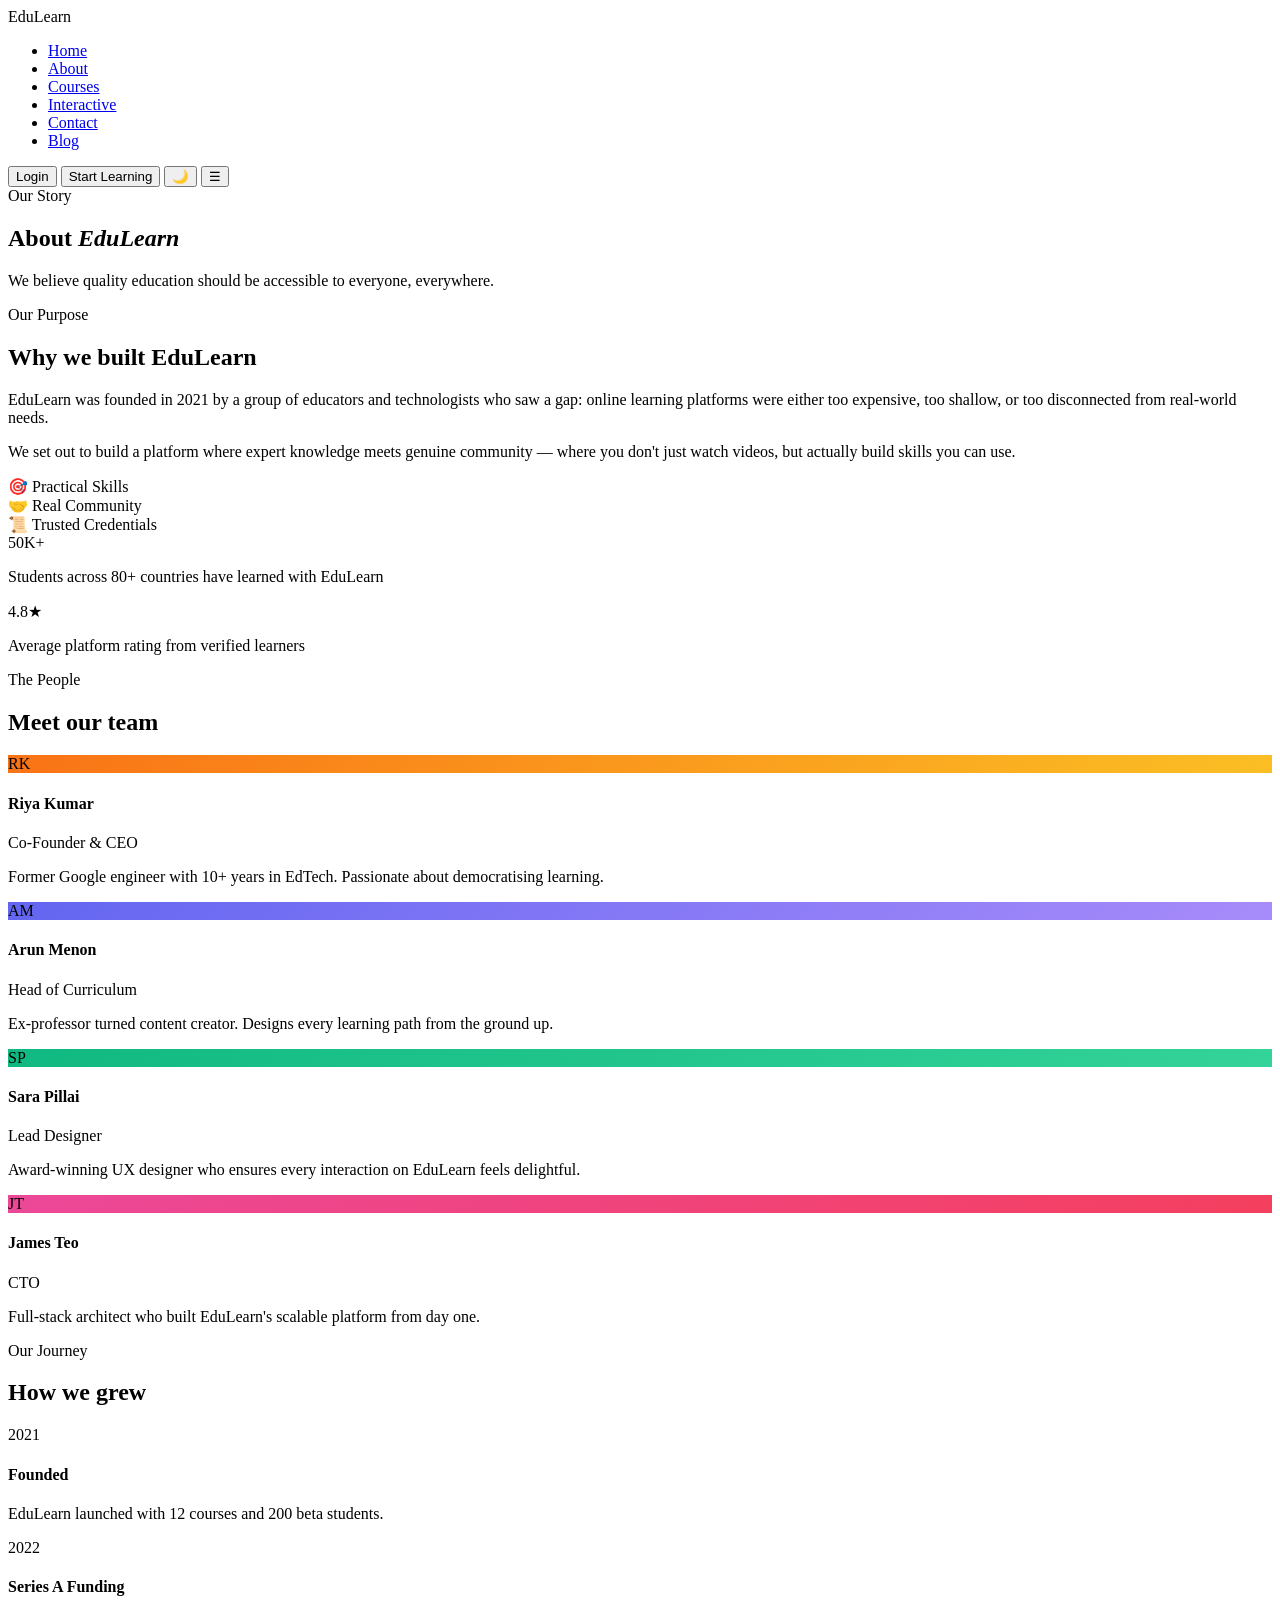
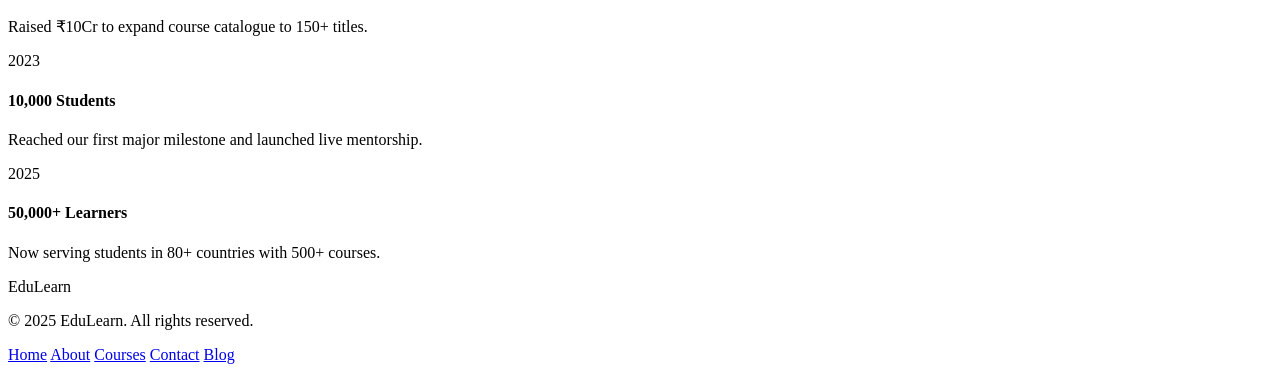
==== about.html @ 2fab896e "Initial commit - EduLearn website" ====
<!DOCTYPE html>
<html lang="en">
<head>
  <meta charset="UTF-8" />
  <meta name="viewport" content="width=device-width, initial-scale=1.0"/>
  <title>About – EduLearn</title>
  <link rel="stylesheet" href="css/style.css" />
  <link href="https://fonts.googleapis.com/css2?family=Playfair+Display:wght@700;900&family=DM+Sans:wght@300;400;500;600&display=swap" rel="stylesheet"/>
</head>
<body>

<nav class="navbar" id="navbar">
  <div class="nav-brand">Edu<span>Learn</span></div>
  <ul class="nav-links" id="navLinks">
    <li><a href="index.html">Home</a></li>
    <li><a href="about.html" class="active">About</a></li>
    <li><a href="showcase.html">Courses</a></li>
    <li><a href="interactive.html">Interactive</a></li>
    <li><a href="contact.html">Contact</a></li>
    <li><a href="blog.html">Blog</a></li>
  </ul>
  <div class="nav-actions">
    <button class="btn-ghost" onclick="window.location='interactive.html'">Login</button>
    <button class="btn-primary" onclick="window.location='courses.html'">Start Learning</button>
    <button class="dark-toggle" id="darkToggle" title="Toggle dark mode">🌙</button>
    <button class="hamburger" id="hamburger">☰</button>
  </div>
</nav>

<!-- PAGE HERO -->
<section class="page-hero">
  <div class="page-hero-content">
    <span class="hero-badge">Our Story</span>
    <h1>About <em>EduLearn</em></h1>
    <p>We believe quality education should be accessible to everyone, everywhere.</p>
  </div>
</section>

<!-- MISSION -->
<section class="about-mission">
  <div class="mission-text">
    <div class="section-label">Our Purpose</div>
    <h2 class="section-title">Why we built EduLearn</h2>
    <p>EduLearn was founded in 2021 by a group of educators and technologists who saw a gap: online learning platforms were either too expensive, too shallow, or too disconnected from real-world needs.</p>
    <p>We set out to build a platform where expert knowledge meets genuine community — where you don't just watch videos, but actually build skills you can use.</p>
    <div class="mission-pillars">
      <div class="pillar"><span>🎯</span> Practical Skills</div>
      <div class="pillar"><span>🤝</span> Real Community</div>
      <div class="pillar"><span>📜</span> Trusted Credentials</div>
    </div>
  </div>
  <div class="mission-visual">
    <div class="big-number">50<span>K+</span></div>
    <p>Students across 80+ countries have learned with EduLearn</p>
    <div class="big-number">4.8<span>★</span></div>
    <p>Average platform rating from verified learners</p>
  </div>
</section>

<!-- TEAM -->
<section class="team-section">
  <div class="section-label">The People</div>
  <h2 class="section-title">Meet our team</h2>
  <div class="team-grid">
    <div class="team-card">
      <div class="team-avatar" style="background:linear-gradient(135deg,#f97316,#fbbf24)">RK</div>
      <h4>Riya Kumar</h4>
      <p class="team-role">Co-Founder & CEO</p>
      <p>Former Google engineer with 10+ years in EdTech. Passionate about democratising learning.</p>
    </div>
    <div class="team-card">
      <div class="team-avatar" style="background:linear-gradient(135deg,#6366f1,#a78bfa)">AM</div>
      <h4>Arun Menon</h4>
      <p class="team-role">Head of Curriculum</p>
      <p>Ex-professor turned content creator. Designs every learning path from the ground up.</p>
    </div>
    <div class="team-card">
      <div class="team-avatar" style="background:linear-gradient(135deg,#10b981,#34d399)">SP</div>
      <h4>Sara Pillai</h4>
      <p class="team-role">Lead Designer</p>
      <p>Award-winning UX designer who ensures every interaction on EduLearn feels delightful.</p>
    </div>
    <div class="team-card">
      <div class="team-avatar" style="background:linear-gradient(135deg,#ec4899,#f43f5e)">JT</div>
      <h4>James Teo</h4>
      <p class="team-role">CTO</p>
      <p>Full-stack architect who built EduLearn's scalable platform from day one.</p>
    </div>
  </div>
</section>

<!-- TIMELINE -->
<section class="timeline-section">
  <div class="section-label">Our Journey</div>
  <h2 class="section-title">How we grew</h2>
  <div class="timeline">
    <div class="tl-item">
      <div class="tl-dot"></div>
      <div class="tl-content">
        <span class="tl-year">2021</span>
        <h4>Founded</h4>
        <p>EduLearn launched with 12 courses and 200 beta students.</p>
      </div>
    </div>
    <div class="tl-item">
      <div class="tl-dot"></div>
      <div class="tl-content">
        <span class="tl-year">2022</span>
        <h4>Series A Funding</h4>
        <p>Raised ₹10Cr to expand course catalogue to 150+ titles.</p>
      </div>
    </div>
    <div class="tl-item">
      <div class="tl-dot"></div>
      <div class="tl-content">
        <span class="tl-year">2023</span>
        <h4>10,000 Students</h4>
        <p>Reached our first major milestone and launched live mentorship.</p>
      </div>
    </div>
    <div class="tl-item">
      <div class="tl-dot"></div>
      <div class="tl-content">
        <span class="tl-year">2025</span>
        <h4>50,000+ Learners</h4>
        <p>Now serving students in 80+ countries with 500+ courses.</p>
      </div>
    </div>
  </div>
</section>

<footer class="footer">
  <div class="footer-brand">Edu<span>Learn</span></div>
  <p>© 2025 EduLearn. All rights reserved.</p>
  <div class="footer-links">
    <a href="index.html">Home</a>
    <a href="about.html">About</a>
    <a href="showcase.html">Courses</a>
    <a href="contact.html">Contact</a>
    <a href="blog.html">Blog</a>
  </div>
</footer>

<script src="js/script.js"></script>
</body>
</html>
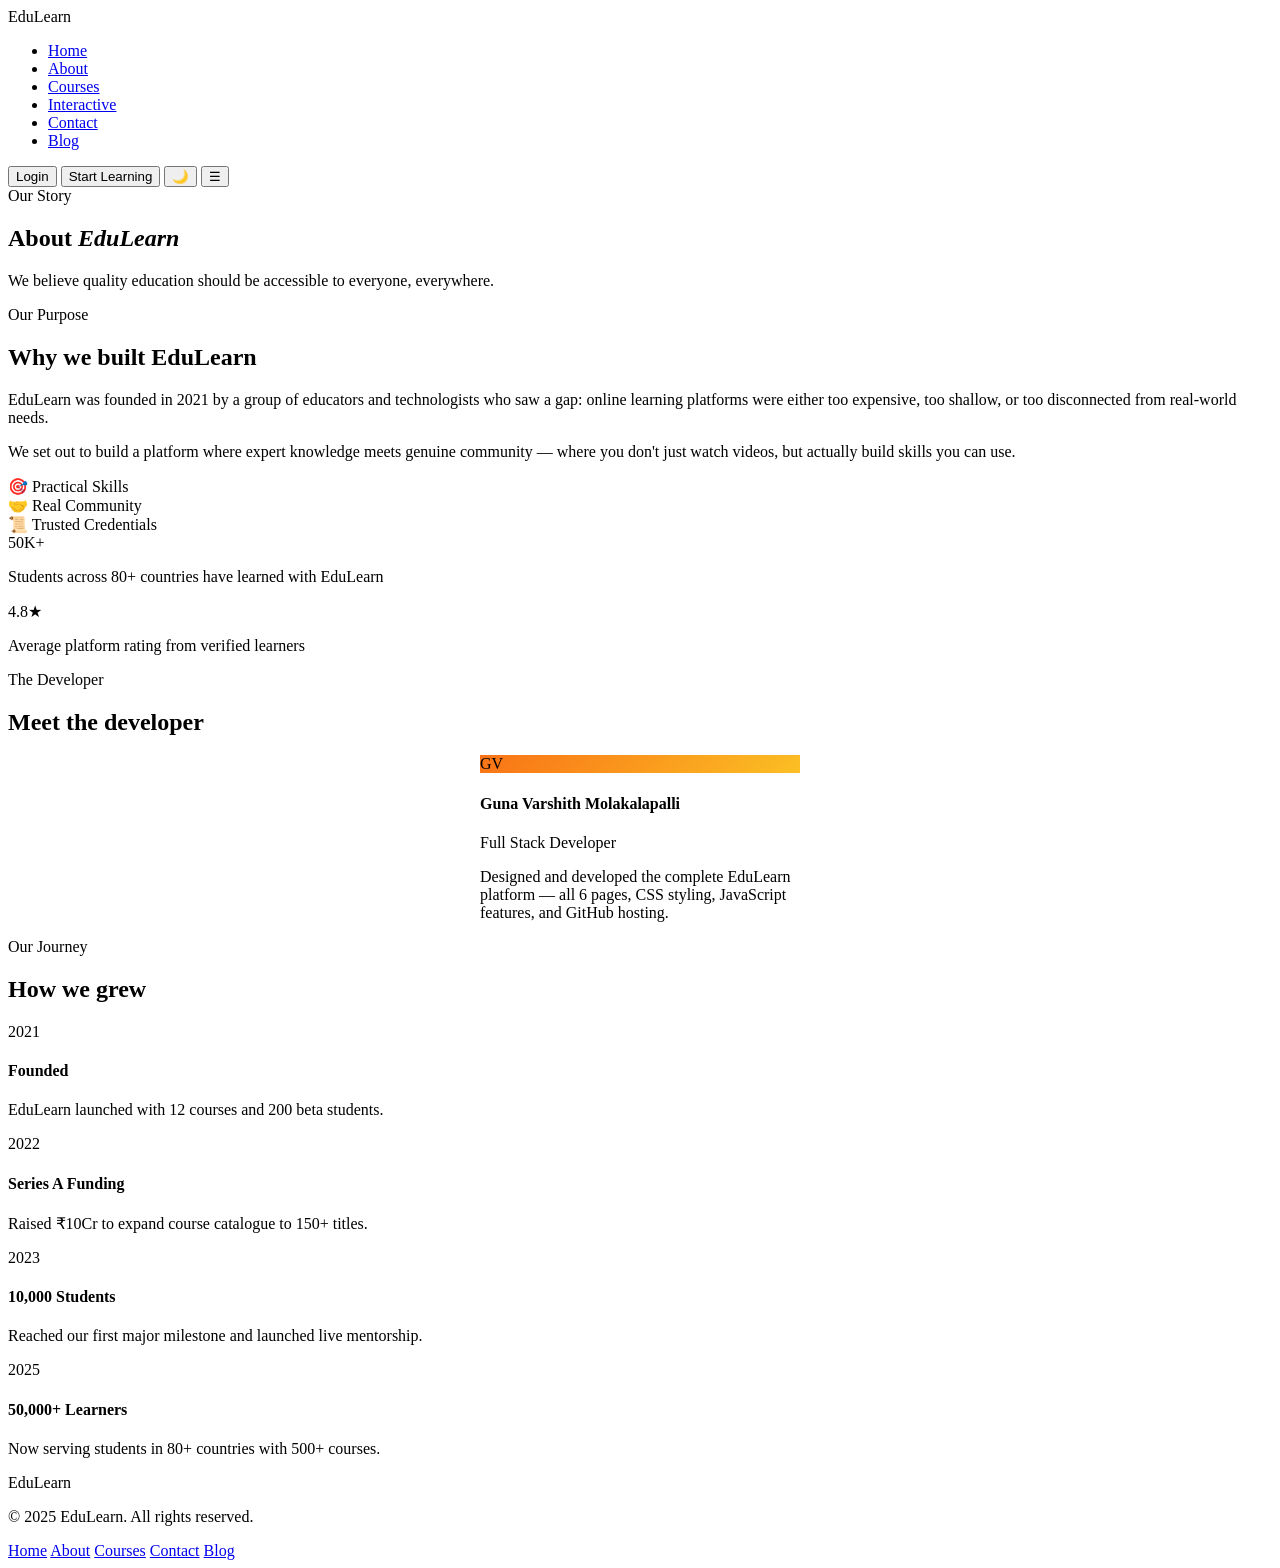
==== commit 64586c1b: "Add files via upload" ====
--- a/about.html
+++ b/about.html
@@ -59,32 +59,14 @@
 
 <!-- TEAM -->
 <section class="team-section">
-  <div class="section-label">The People</div>
-  <h2 class="section-title">Meet our team</h2>
-  <div class="team-grid">
+  <div class="section-label">The Developer</div>
+  <h2 class="section-title">Meet the developer</h2>
+  <div class="team-grid" style="max-width:320px;margin:0 auto;">
     <div class="team-card">
-      <div class="team-avatar" style="background:linear-gradient(135deg,#f97316,#fbbf24)">RK</div>
-      <h4>Riya Kumar</h4>
-      <p class="team-role">Co-Founder & CEO</p>
-      <p>Former Google engineer with 10+ years in EdTech. Passionate about democratising learning.</p>
-    </div>
-    <div class="team-card">
-      <div class="team-avatar" style="background:linear-gradient(135deg,#6366f1,#a78bfa)">AM</div>
-      <h4>Arun Menon</h4>
-      <p class="team-role">Head of Curriculum</p>
-      <p>Ex-professor turned content creator. Designs every learning path from the ground up.</p>
-    </div>
-    <div class="team-card">
-      <div class="team-avatar" style="background:linear-gradient(135deg,#10b981,#34d399)">SP</div>
-      <h4>Sara Pillai</h4>
-      <p class="team-role">Lead Designer</p>
-      <p>Award-winning UX designer who ensures every interaction on EduLearn feels delightful.</p>
-    </div>
-    <div class="team-card">
-      <div class="team-avatar" style="background:linear-gradient(135deg,#ec4899,#f43f5e)">JT</div>
-      <h4>James Teo</h4>
-      <p class="team-role">CTO</p>
-      <p>Full-stack architect who built EduLearn's scalable platform from day one.</p>
+      <div class="team-avatar" style="background:linear-gradient(135deg,#f97316,#fbbf24)">GV</div>
+      <h4>Guna Varshith Molakalapalli</h4>
+      <p class="team-role">Full Stack Developer</p>
+      <p>Designed and developed the complete EduLearn platform — all 6 pages, CSS styling, JavaScript features, and GitHub hosting.</p>
     </div>
   </div>
 </section>
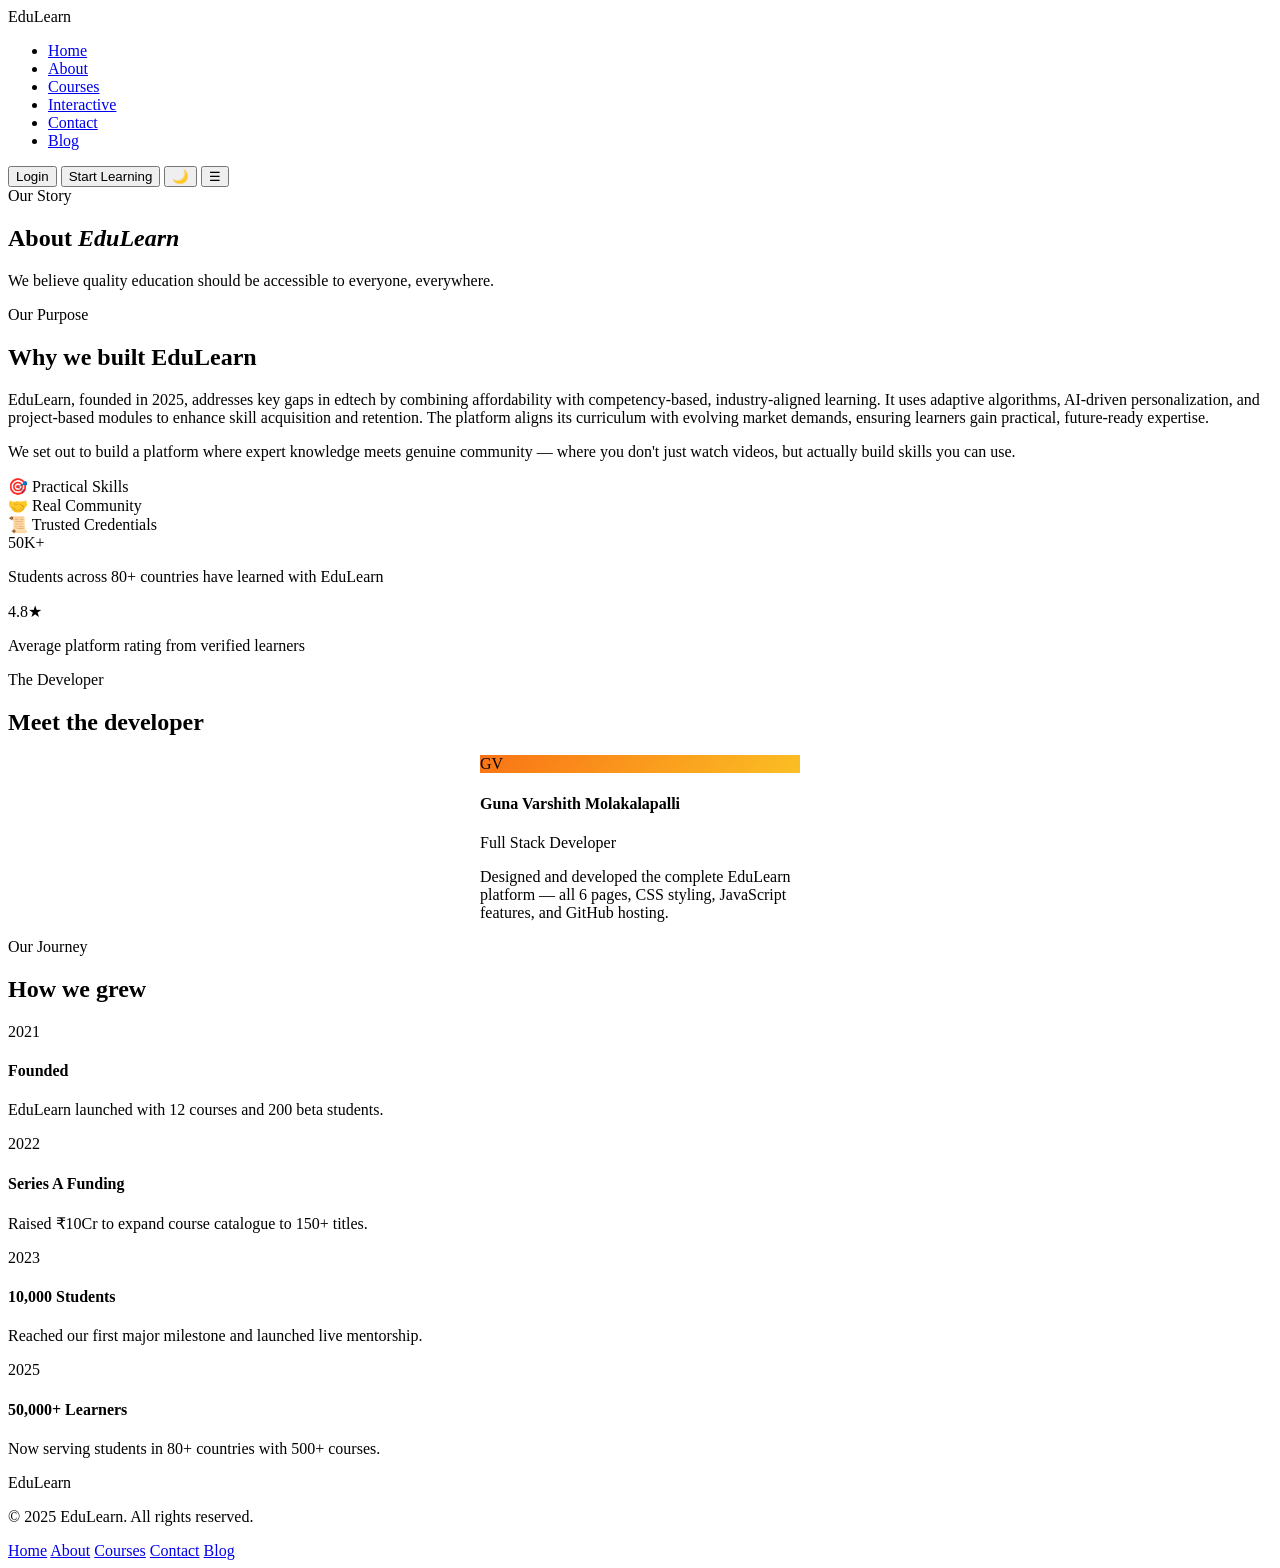
==== commit 3957703a: "about.html" ====
--- a/about.html
+++ b/about.html
@@ -41,7 +41,8 @@
   <div class="mission-text">
     <div class="section-label">Our Purpose</div>
     <h2 class="section-title">Why we built EduLearn</h2>
-    <p>EduLearn was founded in 2021 by a group of educators and technologists who saw a gap: online learning platforms were either too expensive, too shallow, or too disconnected from real-world needs.</p>
+    <p>EduLearn, founded in 2025, addresses key gaps in edtech by combining affordability with competency-based, industry-aligned learning. It uses adaptive algorithms, AI-driven personalization, and project-based modules to enhance skill acquisition and retention. The platform aligns its curriculum with evolving market demands, ensuring learners gain practical, future-ready expertise.
+</p>
     <p>We set out to build a platform where expert knowledge meets genuine community — where you don't just watch videos, but actually build skills you can use.</p>
     <div class="mission-pillars">
       <div class="pillar"><span>🎯</span> Practical Skills</div>
